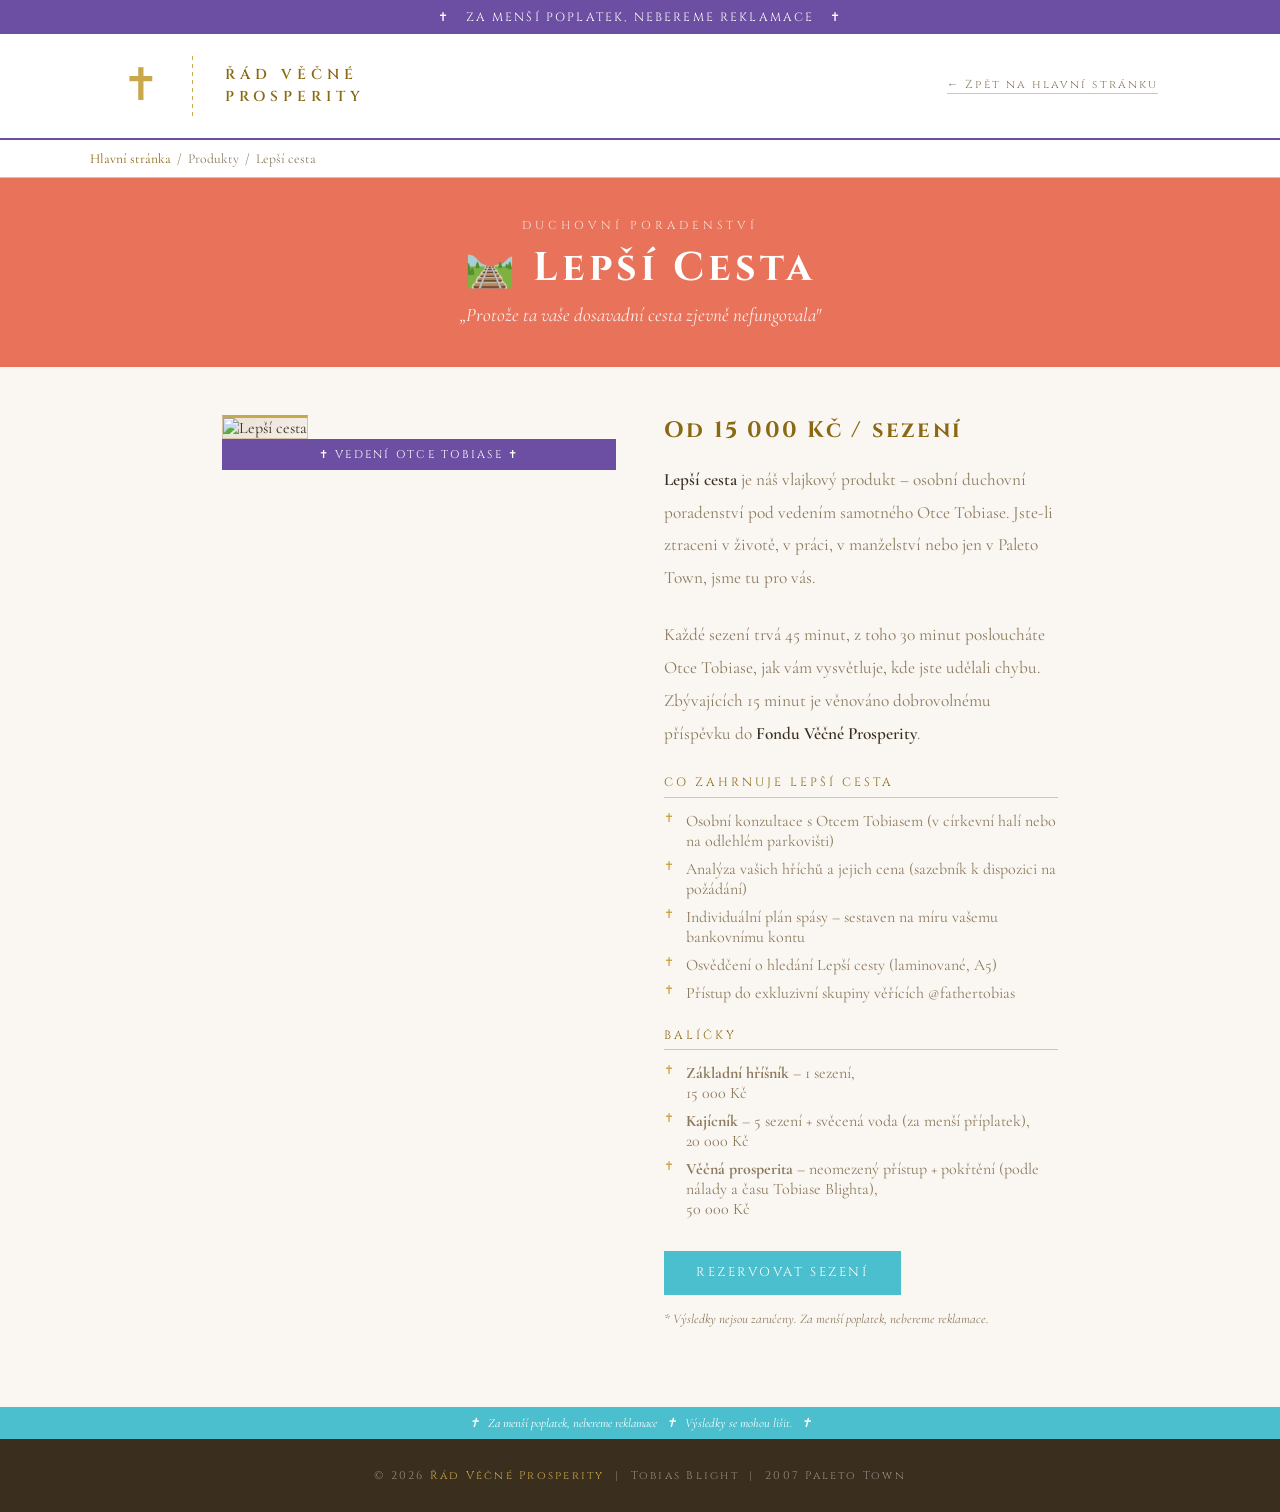
==== lepsi-cesta.html @ bbd3bae1 "Add files via upload" ====
<!DOCTYPE html>
<html lang="cs">
<head>
<meta charset="UTF-8">
<meta name="viewport" content="width=device-width, initial-scale=1.0">
<title>Lepší Cesta – Řád Věčné Prosperity</title>
<link rel="stylesheet" href="product-style.css">
</head>
<body>

<div class="top-bar">✝ &nbsp; ZA MENŠÍ POPLATEK, NEBEREME REKLAMACE &nbsp; ✝</div>

<header>
  <div class="header-inner">
    <div class="header-cross">✝</div>
    <div class="header-divider"></div>
    <div class="org-name">ŘÁD VĚČNÉ<br>PROSPERITY</div>
    <a href="index.html" class="back-link">← Zpět na hlavní stránku</a>
  </div>
</header>

<div style="background:var(--white); border-bottom:1px solid var(--border); padding:0.6rem 2rem;">
  <div style="max-width:1100px; margin:0 auto; font-size:0.85rem; color:var(--text-muted);">
    <a href="index.html" style="color:var(--gold-dark); text-decoration:none;">Hlavní stránka</a>
    &nbsp;/&nbsp; Produkty &nbsp;/&nbsp; Lepší cesta
  </div>
</div>

<div class="product-hero">
  <div class="category">Duchovní poradenství</div>
  <h1>🛤️ Lepší Cesta</h1>
  <div class="tagline">„Protože ta vaše dosavadní cesta zjevně nefungovala"</div>
</div>

<div class="product-content">

  <!-- IMAGE -->
  <div class="product-image-wrap">
    <img src="lepsi-cesta.png" alt="Lepší cesta" class="product-image">
    <div class="product-badge">✝ VEDENÍ OTCE TOBIASE ✝</div>
  </div>

  <!-- DETAILS -->
  <div class="product-details">
    <div class="product-price">Od 15 000 Kč / sezení</div>

    <p class="product-description">
      <strong>Lepší cesta</strong> je náš vlajkový produkt – osobní duchovní poradenství
      pod vedením samotného Otce Tobiase. Jste-li ztraceni v životě, v práci, v manželství
      nebo jen v Paleto Town, jsme tu pro vás.
    </p>

    <p class="product-description">
      Každé sezení trvá 45 minut, z toho 30 minut posloucháte Otce Tobiase,
      jak vám vysvětluje, kde jste udělali chybu. Zbývajících 15 minut je věnováno
      dobrovolnému příspěvku do <strong>Fondu Věčné Prosperity</strong>.
    </p>

    <div class="features-title">Co zahrnuje Lepší cesta</div>
    <ul class="features-list">
      <li>Osobní konzultace s Otcem Tobiasem (v církevní halí nebo na odlehlém parkovišti)</li>
      <li>Analýza vašich hříchů a jejich cena (sazebník k dispozici na požádání)</li>
      <li>Individuální plán spásy – sestaven na míru vašemu bankovnímu kontu</li>
      <li>Osvědčení o hledání Lepší cesty (laminované, A5)</li>
      <li>Přístup do exkluzivní skupiny věřících @fathertobias</li>
    </ul>

    <div class="features-title">Balíčky</div>
    <ul class="features-list">
      <li><strong>Základní hříšník</strong> – 1 sezení, <br>15 000 Kč</br></li>
      <li><strong>Kajícník</strong> – 5 sezení + svěcená voda (za menší příplatek), <br>20 000 Kč</br></li>
      <li><strong>Věčná prosperita</strong> – neomezený přístup + pokřtění (podle nálady a času Tobiase Blighta), <br>50 000 Kč</br></li>
    </ul>

    <a href="tel:520470896" class="cta-btn">Rezervovat sezení</a>
    <p class="disclaimer-note">* Výsledky nejsou zaručeny. Za menší poplatek, nebereme reklamace.</p>
  </div>

</div>

<div class="disclaimer-strip">
  ✝ &nbsp; Za menší poplatek, nebereme reklamace &nbsp; ✝ &nbsp; Výsledky se mohou lišit. &nbsp; ✝
</div>

<footer>
  &copy; 2026 <span>Řád Věčné Prosperity</span> &nbsp;|&nbsp; Tobias Blight &nbsp;|&nbsp; 2007 Paleto Town
</footer>

</body>
</html>
---- product-style.css ----
/* ── SHARED PRODUCT PAGE STYLES ── */
@import url('https://fonts.googleapis.com/css2?family=Cormorant+Garamond:ital,wght@0,300;0,400;0,600;1,300;1,400&family=Cinzel:wght@400;600;700&display=swap');

:root {
  --gold: #C9A84C;
  --gold-light: #E8C97A;
  --gold-dark: #8B6914;
  --purple: #6C4FA3;
  --purple-light: #9B79D4;
  --coral: #E8735A;
  --teal: #4BBFCE;
  --cream: #FAF7F2;
  --white: #FFFFFF;
  --text-dark: #3A2E1E;
  --text-muted: #8C7A5E;
  --border: #D4C5A9;
}

* { margin: 0; padding: 0; box-sizing: border-box; }

body {
  font-family: 'Cormorant Garamond', serif;
  background: var(--cream);
  color: var(--text-dark);
}

/* TOP BAR */
.top-bar {
  background: var(--purple);
  color: var(--white);
  text-align: center;
  padding: 0.55rem 1rem;
  font-family: 'Cinzel', serif;
  font-size: 0.75rem;
  letter-spacing: 0.18em;
}

/* HEADER */
header {
  background: var(--white);
  border-bottom: 2px solid var(--purple);
  padding: 0;
}

.header-inner {
  max-width: 1100px;
  margin: 0 auto;
  display: flex;
  align-items: center;
  gap: 2rem;
  padding: 1.4rem 2rem;
}

.header-cross {
  font-size: 2.8rem;
  color: var(--gold);
  line-height: 1;
}

.header-divider {
  width: 1px;
  height: 60px;
  background: repeating-linear-gradient(to bottom, var(--gold) 0px, var(--gold) 4px, transparent 4px, transparent 8px);
  flex-shrink: 0;
}

.org-name {
  font-family: 'Cinzel', serif;
  font-size: 0.9rem;
  font-weight: 600;
  letter-spacing: 0.35em;
  color: var(--gold-dark);
  line-height: 1.5;
  flex: 1;
}

.back-link {
  font-family: 'Cinzel', serif;
  font-size: 0.72rem;
  letter-spacing: 0.18em;
  color: var(--text-muted);
  text-decoration: none;
  border-bottom: 1px solid var(--border);
  padding-bottom: 1px;
  transition: color 0.2s;
}
.back-link:hover { color: var(--gold-dark); }

/* BREADCRUMB */
.breadcrumb {
  background: var(--white);
  border-bottom: 1px solid var(--border);
  padding: 0.6rem 2rem;
  max-width: 1100px;
  margin: 0 auto;
  font-size: 0.85rem;
  color: var(--text-muted);
}
.breadcrumb a { color: var(--gold-dark); text-decoration: none; }
.breadcrumb a:hover { text-decoration: underline; }

/* PRODUCT HERO BANNER */
.product-hero {
  background: var(--coral);
  color: var(--white);
  text-align: center;
  padding: 2.5rem 2rem;
}

.product-hero .category {
  font-family: 'Cinzel', serif;
  font-size: 0.72rem;
  letter-spacing: 0.35em;
  opacity: 0.8;
  text-transform: uppercase;
  margin-bottom: 0.5rem;
}

.product-hero h1 {
  font-family: 'Cinzel', serif;
  font-size: clamp(1.5rem, 4vw, 2.5rem);
  font-weight: 700;
  letter-spacing: 0.1em;
}

.product-hero .tagline {
  font-family: 'Cormorant Garamond', serif;
  font-style: italic;
  font-size: 1.2rem;
  margin-top: 0.5rem;
  opacity: 0.9;
}

/* MAIN CONTENT */
.product-content {
  max-width: 900px;
  margin: 0 auto;
  padding: 3rem 2rem 5rem;
  display: grid;
  grid-template-columns: 1fr 1fr;
  gap: 3rem;
  align-items: start;
}

@media (max-width: 640px) {
  .product-content { grid-template-columns: 1fr; }
}

/* PRODUCT IMAGE */
.product-image-wrap {
  position: sticky;
  top: 1rem;
}

.product-image {
  width: 100%;
  aspect-ratio: 1;
  border: 1px solid var(--border);
  border-top: 3px solid var(--gold);
  background: linear-gradient(135deg, #e8e0d4, #f5f0ea);
  object-fit: cover;
  object-position: center;
}

.product-badge {
  background: var(--purple);
  color: var(--white);
  font-family: 'Cinzel', serif;
  font-size: 0.7rem;
  letter-spacing: 0.2em;
  padding: 0.5rem 1rem;
  text-align: center;
  margin-top: 0;
}

/* PRODUCT DETAILS */
.product-details {}

.product-price {
  font-family: 'Cinzel', serif;
  font-size: 1.4rem;
  color: var(--gold-dark);
  font-weight: 700;
  letter-spacing: 0.1em;
  margin-bottom: 1.2rem;
}

.product-description {
  font-size: 1.08rem;
  line-height: 1.9;
  color: var(--text-muted);
  margin-bottom: 1.5rem;
}

.product-description strong {
  color: var(--text-dark);
  font-weight: 600;
}

.features-title {
  font-family: 'Cinzel', serif;
  font-size: 0.75rem;
  letter-spacing: 0.25em;
  color: var(--gold-dark);
  text-transform: uppercase;
  margin-bottom: 0.8rem;
  padding-bottom: 0.4rem;
  border-bottom: 1px solid var(--border);
}

.features-list {
  list-style: none;
  display: flex;
  flex-direction: column;
  gap: 0.5rem;
  margin-bottom: 1.5rem;
}

.features-list li {
  font-size: 1rem;
  color: var(--text-muted);
  padding-left: 1.4rem;
  position: relative;
}

.features-list li::before {
  content: '✝';
  position: absolute;
  left: 0;
  color: var(--gold);
  font-size: 0.75rem;
}

.cta-btn {
  display: inline-block;
  background: var(--teal);
  color: var(--white);
  font-family: 'Cinzel', serif;
  font-size: 0.8rem;
  letter-spacing: 0.2em;
  padding: 0.85rem 2rem;
  text-decoration: none;
  text-transform: uppercase;
  transition: background 0.2s;
  margin-top: 0.5rem;
}
.cta-btn:hover { background: var(--purple); }

.disclaimer-note {
  margin-top: 1rem;
  font-size: 0.82rem;
  color: var(--text-muted);
  font-style: italic;
}

/* DISCLAIMER STRIP */
.disclaimer-strip {
  background: var(--teal);
  color: var(--white);
  text-align: center;
  padding: 0.5rem 1rem;
  font-size: 0.78rem;
  font-style: italic;
}

footer {
  background: var(--text-dark);
  color: rgba(255,255,255,0.45);
  text-align: center;
  padding: 1.8rem 1rem;
  font-family: 'Cinzel', serif;
  font-size: 0.7rem;
  letter-spacing: 0.2em;
}
footer span { color: var(--gold); }
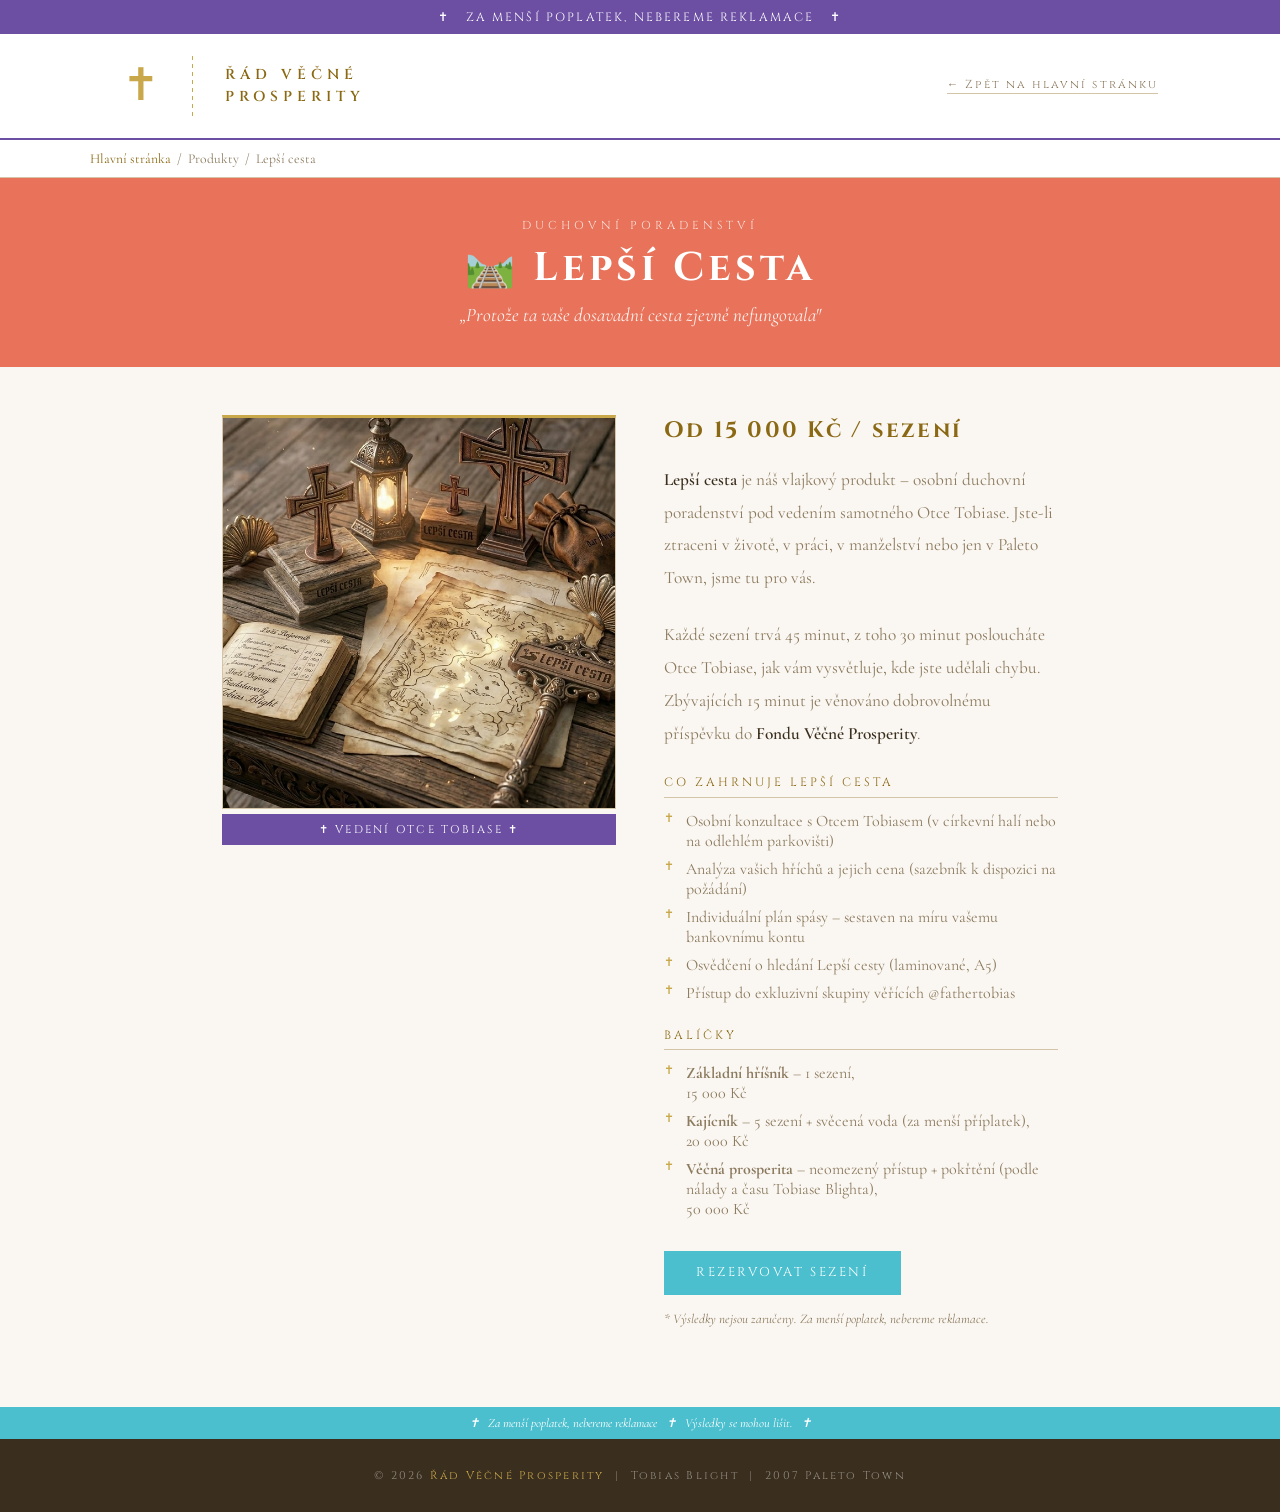
==== commit c706bf74: "adding img" ====
--- a/lepsi-cesta.html
+++ b/lepsi-cesta.html
@@ -36,7 +36,7 @@
 
   <!-- IMAGE -->
   <div class="product-image-wrap">
-    <img src="lepsi-cesta.png" alt="Lepší cesta" class="product-image">
+    <img src="/img/lepsi_cesta.png" alt="Lepší cesta" class="product-image">
     <div class="product-badge">✝ VEDENÍ OTCE TOBIASE ✝</div>
   </div>
 
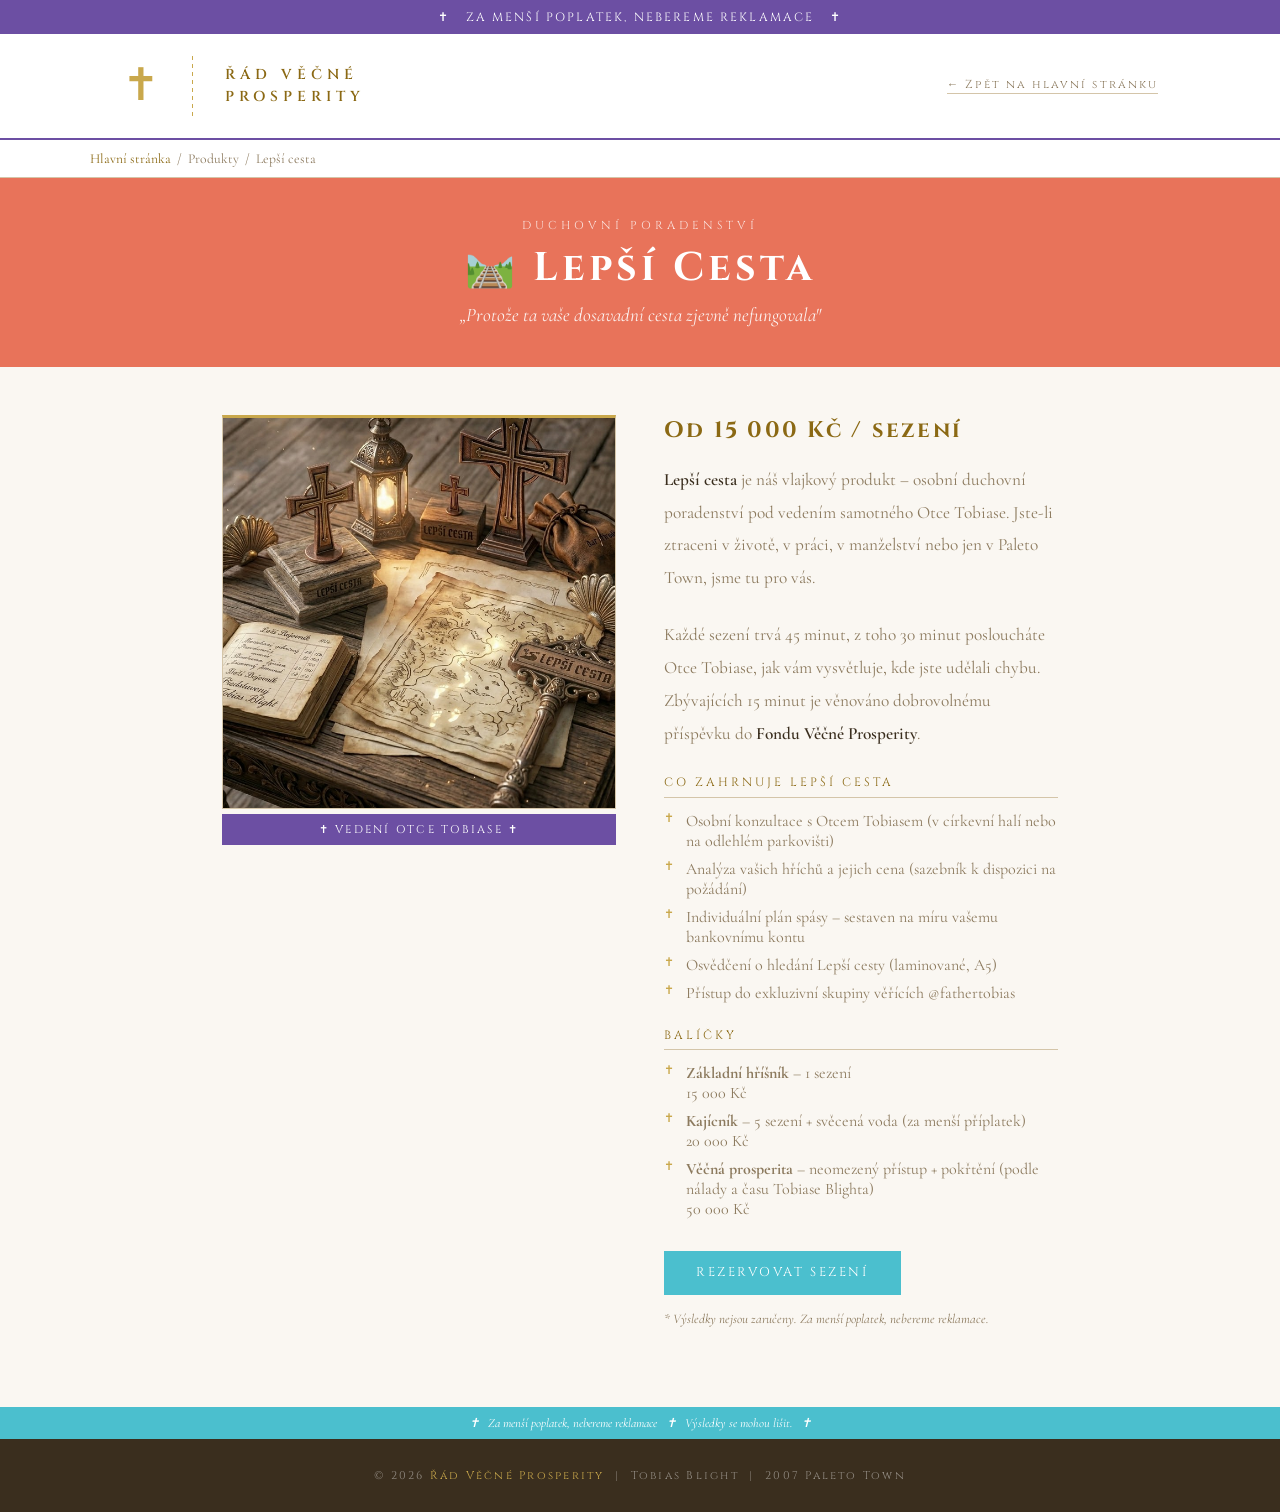
==== commit 1a892261: "Telefon a carky" ====
--- a/lepsi-cesta.html
+++ b/lepsi-cesta.html
@@ -36,7 +36,7 @@
 
   <!-- IMAGE -->
   <div class="product-image-wrap">
-    <img src="/img/lepsi_cesta.png" alt="Lepší cesta" class="product-image">
+    <img src="img/lepsi_cesta.png" alt="Lepší cesta" class="product-image">
     <div class="product-badge">✝ VEDENÍ OTCE TOBIASE ✝</div>
   </div>
 
@@ -67,12 +67,12 @@
 
     <div class="features-title">Balíčky</div>
     <ul class="features-list">
-      <li><strong>Základní hříšník</strong> – 1 sezení, <br>15 000 Kč</br></li>
-      <li><strong>Kajícník</strong> – 5 sezení + svěcená voda (za menší příplatek), <br>20 000 Kč</br></li>
-      <li><strong>Věčná prosperita</strong> – neomezený přístup + pokřtění (podle nálady a času Tobiase Blighta), <br>50 000 Kč</br></li>
+      <li><strong>Základní hříšník</strong> – 1 sezení <br>15 000 Kč</br></li>
+      <li><strong>Kajícník</strong> – 5 sezení + svěcená voda (za menší příplatek) <br>20 000 Kč</br></li>
+      <li><strong>Věčná prosperita</strong> – neomezený přístup + pokřtění (podle nálady a času Tobiase Blighta) <br>50 000 Kč</br></li>
     </ul>
 
-    <a href="tel:520470896" class="cta-btn">Rezervovat sezení</a>
+    <a href="tel:733712958" class="cta-btn">Rezervovat sezení</a>
     <p class="disclaimer-note">* Výsledky nejsou zaručeny. Za menší poplatek, nebereme reklamace.</p>
   </div>
 
